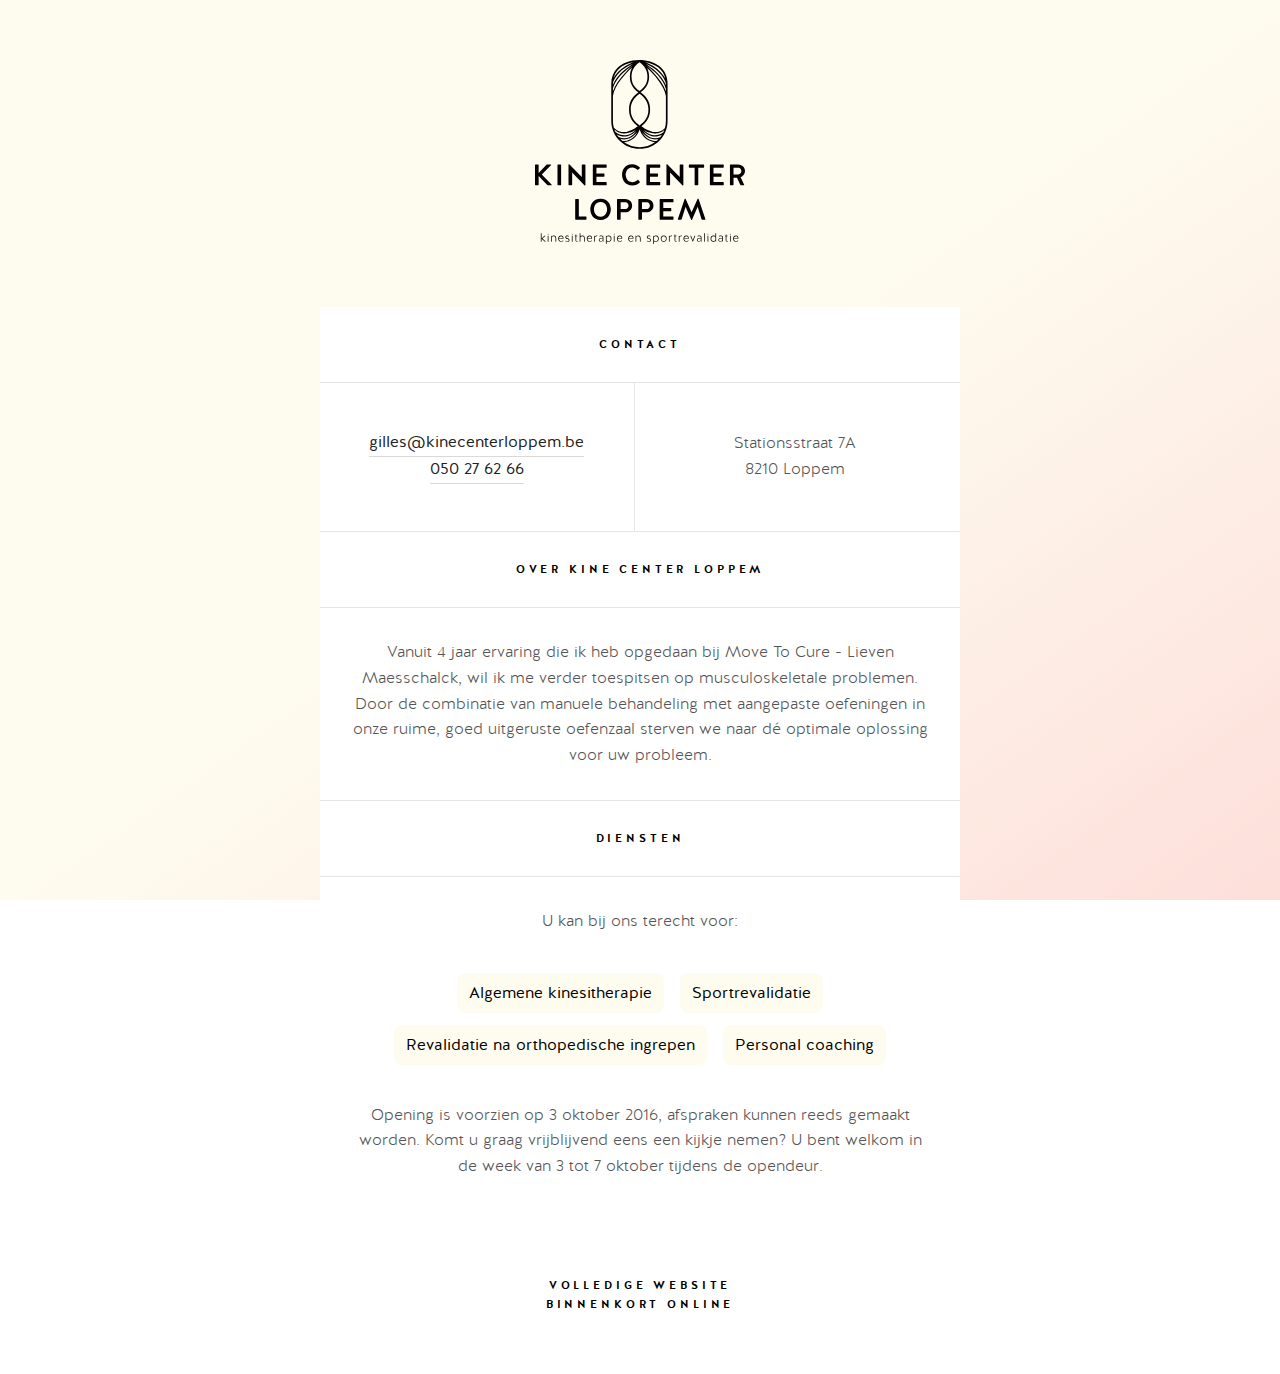
==== index.html @ a20f86f7 "initial commit" ====
<!DOCTYPE html>
<html lang="en">
  <head>
    <meta charset="utf-8">
    <meta http-equiv="X-UA-Compatible" content="IE=edge">
    <meta name="viewport" content="width=device-width, initial-scale=1, maximum-scale=1, user-scalable=no">
    <title>Kine Center Loppem</title>
    <link href="css/main.css" rel="stylesheet">
    <!-- HTML5 shim and Respond.js for IE8 support of HTML5 elements and media queries -->
    <!-- WARNING: Respond.js doesn't work if you view the page via file:// -->
    <!--[if lt IE 9]>
      <script src="https://oss.maxcdn.com/html5shiv/3.7.2/html5shiv.min.js"></script>
      <script src="https://oss.maxcdn.com/respond/1.4.2/respond.min.js"></script>
    <![endif]-->
  </head>
  <body>
    <main>
      <h1><img src="assets/img/KineCenterLoppem_Logo.svg" alt="Logo Kine Center Loppem" title="Logo Kine Center Loppem" /></h1>
      <div>
       <h2>contact</h2>

        <div class="contact--cta">
          <p>
            <a href="mailto:gilles@kinecenterloppem.be">gilles@kinecenterloppem.be</a><br>
            <a href="callto:050276266">050 27 62 66</a>
        </div>

       <div class="contact--address">
        <p>Stationsstraat 7A<br>8210 Loppem</p>
       </div>

        <h2>over kine center loppem</h2>

        <div class="about">
        <p>Vanuit 4 jaar ervaring die ik heb opgedaan bij Move To Cure - Lieven Maesschalck, wil ik me verder toespitsen op musculoskeletale problemen. Door de combinatie van manuele behandeling met aangepaste oefeningen in onze ruime, goed uitgeruste oefenzaal sterven we naar dé optimale oplossing voor uw probleem.</p>
        </div>

        <h2>diensten</h2>

        <div class="service">
        <p>U kan bij ons terecht voor:</p>
        <ul> 
          <li>Algemene kinesitherapie</li>
          <li>Sportrevalidatie</li>
          <li>Revalidatie na orthopedische ingrepen</li>
          <li>Personal coaching</li>
        </ul>
        <p>Opening is voorzien op 3 oktober 2016, afspraken kunnen reeds gemaakt worden. Komt u graag vrijblijvend eens een kijkje nemen? U bent welkom in de week van 3 tot 7 oktober tijdens de opendeur.</p>
        </div>

      </div>

      <aside><h3>Volledige website binnenkort online</h3></aside>

    </main>
  </body>
</html>
---- css/main.css ----
/* Welcome to Compass.
 * In this file you should write your main styles. (or centralize your imports)
 * Import this file using the following HTML or equivalent:
 * <link href="/stylesheets/screen.css" media="screen, projection" rel="stylesheet" type="text/css" /> */
html, body, div, span, applet, object, iframe,
h1, h2, h3, h4, h5, h6, p, blockquote, pre,
a, abbr, acronym, address, big, cite, code,
del, dfn, em, img, ins, kbd, q, s, samp,
small, strike, strong, sub, sup, tt, var,
b, u, i, center,
dl, dt, dd, ol, ul, li,
fieldset, form, label, legend,
table, caption, tbody, tfoot, thead, tr, th, td,
article, aside, canvas, details, embed,
figure, figcaption, footer, header, hgroup,
menu, nav, output, ruby, section, summary,
time, mark, audio, video {
  margin: 0;
  padding: 0;
  border: 0;
  font: inherit;
  font-size: 100%;
  vertical-align: baseline; }

html {
  line-height: 1; }

ol, ul {
  list-style: none; }

table {
  border-collapse: collapse;
  border-spacing: 0; }

caption, th, td {
  text-align: left;
  font-weight: normal;
  vertical-align: middle; }

q, blockquote {
  quotes: none; }
  q:before, q:after, blockquote:before, blockquote:after {
    content: "";
    content: none; }

a img {
  border: none; }

article, aside, details, figcaption, figure, footer, header, hgroup, main, menu, nav, section, summary {
  display: block; }

@font-face {
  font-family: 'halis_rbold';
  src: url("../assets/fonts/ahmet_altun_-_halisr-bold-webfont.woff2") format("woff2"), url("../assets/fonts/ahmet_altun_-_halisr-bold-webfont.woff") format("woff");
  font-weight: normal;
  font-style: normal; }
@font-face {
  font-family: 'halis_rbook';
  src: url("../assets/fonts/ahmet_altun_-_halisr-book-webfont.woff2") format("woff2"), url("../assets/fonts/ahmet_altun_-_halisr-book-webfont.woff") format("woff");
  font-weight: normal;
  font-style: normal; }
@font-face {
  font-family: 'halis_rlight';
  src: url("../assets/fonts/ahmet_altun_-_halisr-light-webfont.woff2") format("woff2"), url("../assets/fonts/ahmet_altun_-_halisr-light-webfont.woff") format("woff");
  font-weight: normal;
  font-style: normal; }
body {
  *zoom: 1;
  filter: progid:DXImageTransform.Microsoft.gradient(gradientType=1, startColorstr='#FFFEFCEF', endColorstr='#FFFDDFDA');
  background-image: url('[data-uri]');
  background-size: 100%;
  background-image: -webkit-gradient(linear, 0% 0%, 100% 100%, color-stop(50%, #fefcef), color-stop(100%, #fddfda));
  background-image: -moz-linear-gradient(left top, #fefcef 50%, #fddfda 100%);
  background-image: -webkit-linear-gradient(left top, #fefcef 50%, #fddfda 100%);
  background-image: linear-gradient(to right bottom, #fefcef 50%, #fddfda 100%);
  background-repeat: no-repeat;
  background-attachment: fixed;
  height: 100%;
  margin: 0; }
  body main {
    max-width: 640px;
    margin: 60px auto; }
    @media (max-width: 640px) {
      body main {
        margin-top: 36px; } }
    body main h1 {
      text-align: center;
      margin-bottom: 60px; }
      body main h1 span {
        opacity: 0; }
      body main h1 img {
        max-width: 210px; }
        @media (max-width: 640px) {
          body main h1 img {
            max-width: 160px; } }
      @media (max-width: 640px) {
        body main h1 {
          margin-bottom: 36px; } }
    body main > div {
      background-color: #fff;
      width: 100%;
      padding: 0 0 5% 0; }
      @media (max-width: 640px) {
        body main > div {
          max-width: 90%;
          margin: 0 auto; } }
      body main > div h2 {
        font-family: 'halis_rbold';
        font-size: 11px;
        letter-spacing: 0.35em;
        text-transform: uppercase;
        text-align: center;
        padding-bottom: 5%;
        padding-top: 5%;
        border-bottom: 1px solid rgba(0, 0, 0, 0.1);
        border-top: 1px solid rgba(0, 0, 0, 0.1); }
      body main > div h2:first-child {
        border-top: 0; }
      body main > div p {
        line-height: 1.6em;
        font-family: 'halis_rlight';
        color: #555;
        font-size: 16px;
        padding: 5%;
        text-align: center; }
        @media (max-width: 640px) {
          body main > div p {
            font-size: 15px; } }
      body main > div div.contact--address, body main > div div.contact--cta {
        padding: 5% 0 5% 0;
        width: 49%;
        display: inline-block;
        text-align: center;
        line-height: 1.75em;
        font-family: 'halis_rlight';
        color: #222;
        font-size: 16px; }
        @media (max-width: 640px) {
          body main > div div.contact--address, body main > div div.contact--cta {
            width: 100%;
            padding: 2% 0 2% 0; } }
        body main > div div.contact--address a, body main > div div.contact--cta a {
          font-family: 'halis_rbook';
          color: #222;
          text-decoration: none;
          display: inline-block;
          border-bottom: 1px solid rgba(0, 0, 0, 0.15);
          padding-bottom: -1px; }
          body main > div div.contact--address a:hover, body main > div div.contact--cta a:hover {
            border-bottom: 1px solid rgba(0, 0, 0, 0.3); }
      body main > div div.contact--cta {
        border-right: 1px solid rgba(0, 0, 0, 0.1); }
        @media (max-width: 640px) {
          body main > div div.contact--cta {
            border-right: 0;
            border-bottom: 1px solid rgba(0, 0, 0, 0.1); } }
      body main > div div.service ul {
        text-align: center; }
        body main > div div.service ul li {
          display: inline-block;
          font-family: 'halis_rbook';
          background-color: #fefcef;
          padding: 12px;
          border-radius: 8px;
          margin: 6px;
          font-size: 16px; }
          @media (max-width: 640px) {
            body main > div div.service ul li {
              font-size: 15px; } }
  body aside h3 {
    font-family: 'halis_rbold';
    font-size: 11px;
    letter-spacing: 0.35em;
    text-transform: uppercase;
    text-align: center;
    width: 40%;
    margin: 5% auto;
    line-height: 1.75em; }
    @media (max-width: 640px) {
      body aside h3 {
        width: 75%; } }
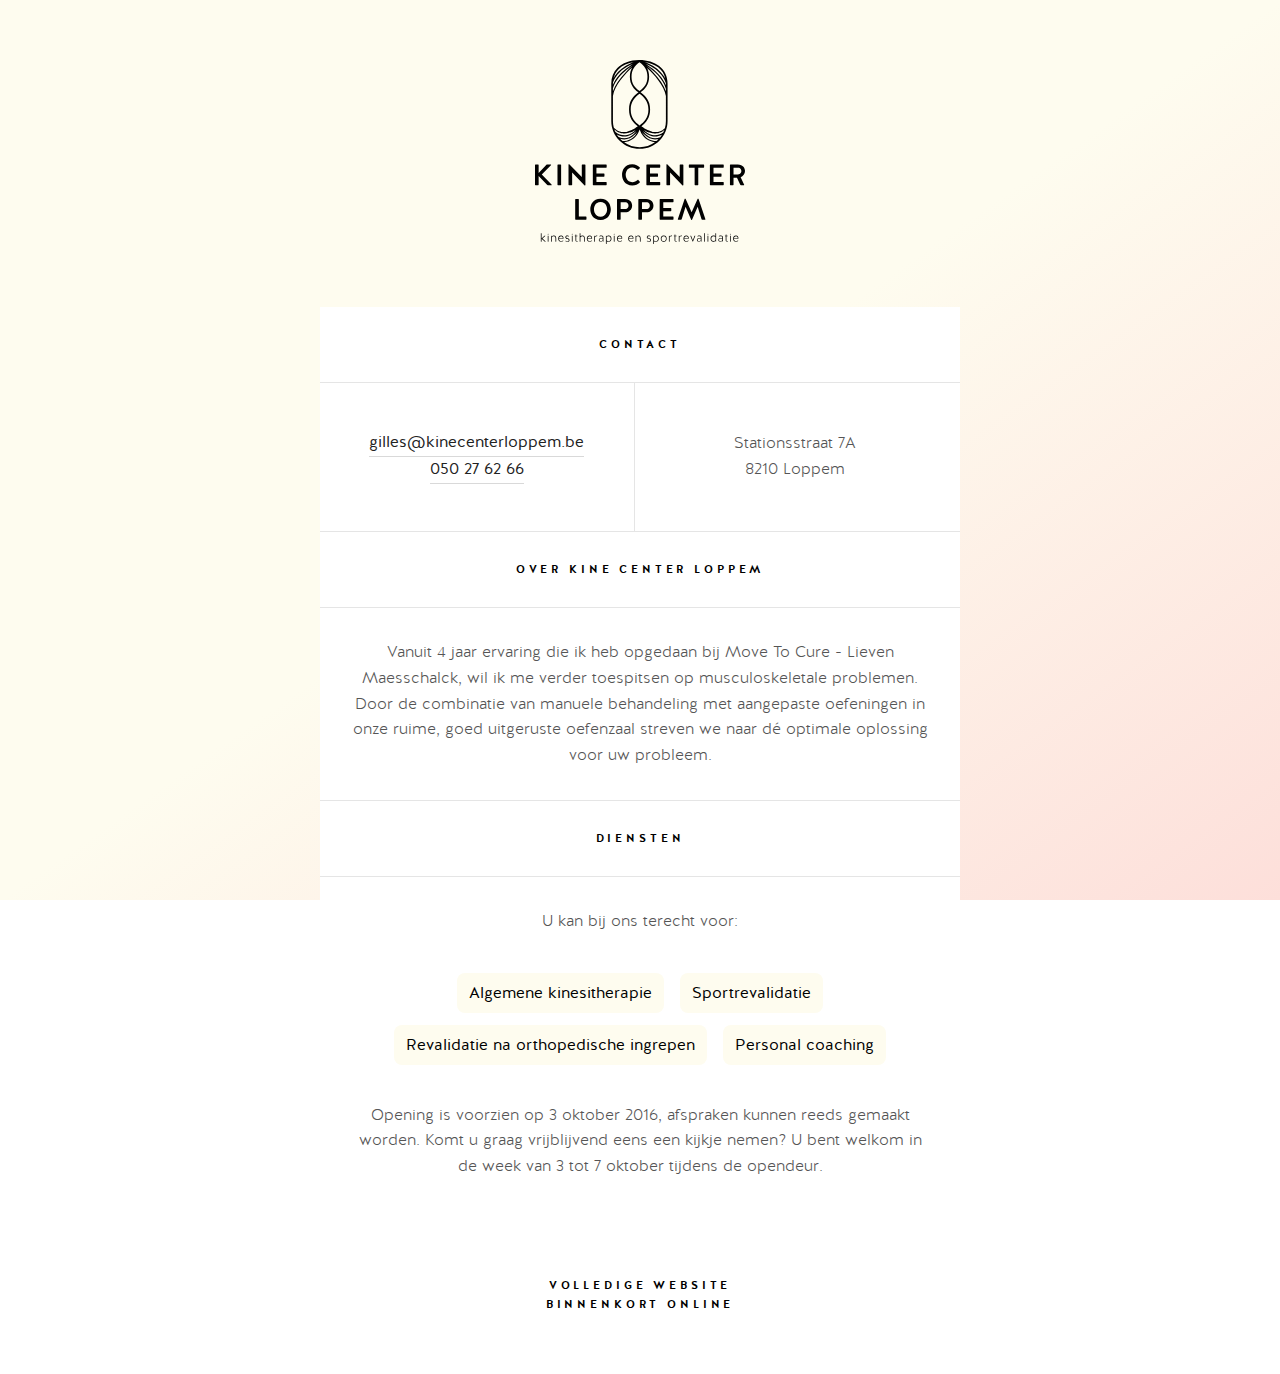
==== commit ecb1d63a: "Update index.html" ====
--- a/index.html
+++ b/index.html
@@ -32,7 +32,7 @@
         <h2>over kine center loppem</h2>
 
         <div class="about">
-        <p>Vanuit 4 jaar ervaring die ik heb opgedaan bij Move To Cure - Lieven Maesschalck, wil ik me verder toespitsen op musculoskeletale problemen. Door de combinatie van manuele behandeling met aangepaste oefeningen in onze ruime, goed uitgeruste oefenzaal sterven we naar dé optimale oplossing voor uw probleem.</p>
+        <p>Vanuit 4 jaar ervaring die ik heb opgedaan bij Move To Cure - Lieven Maesschalck, wil ik me verder toespitsen op musculoskeletale problemen. Door de combinatie van manuele behandeling met aangepaste oefeningen in onze ruime, goed uitgeruste oefenzaal streven we naar dé optimale oplossing voor uw probleem.</p>
         </div>
 
         <h2>diensten</h2>
@@ -54,4 +54,4 @@
 
     </main>
   </body>
-</html>+</html>
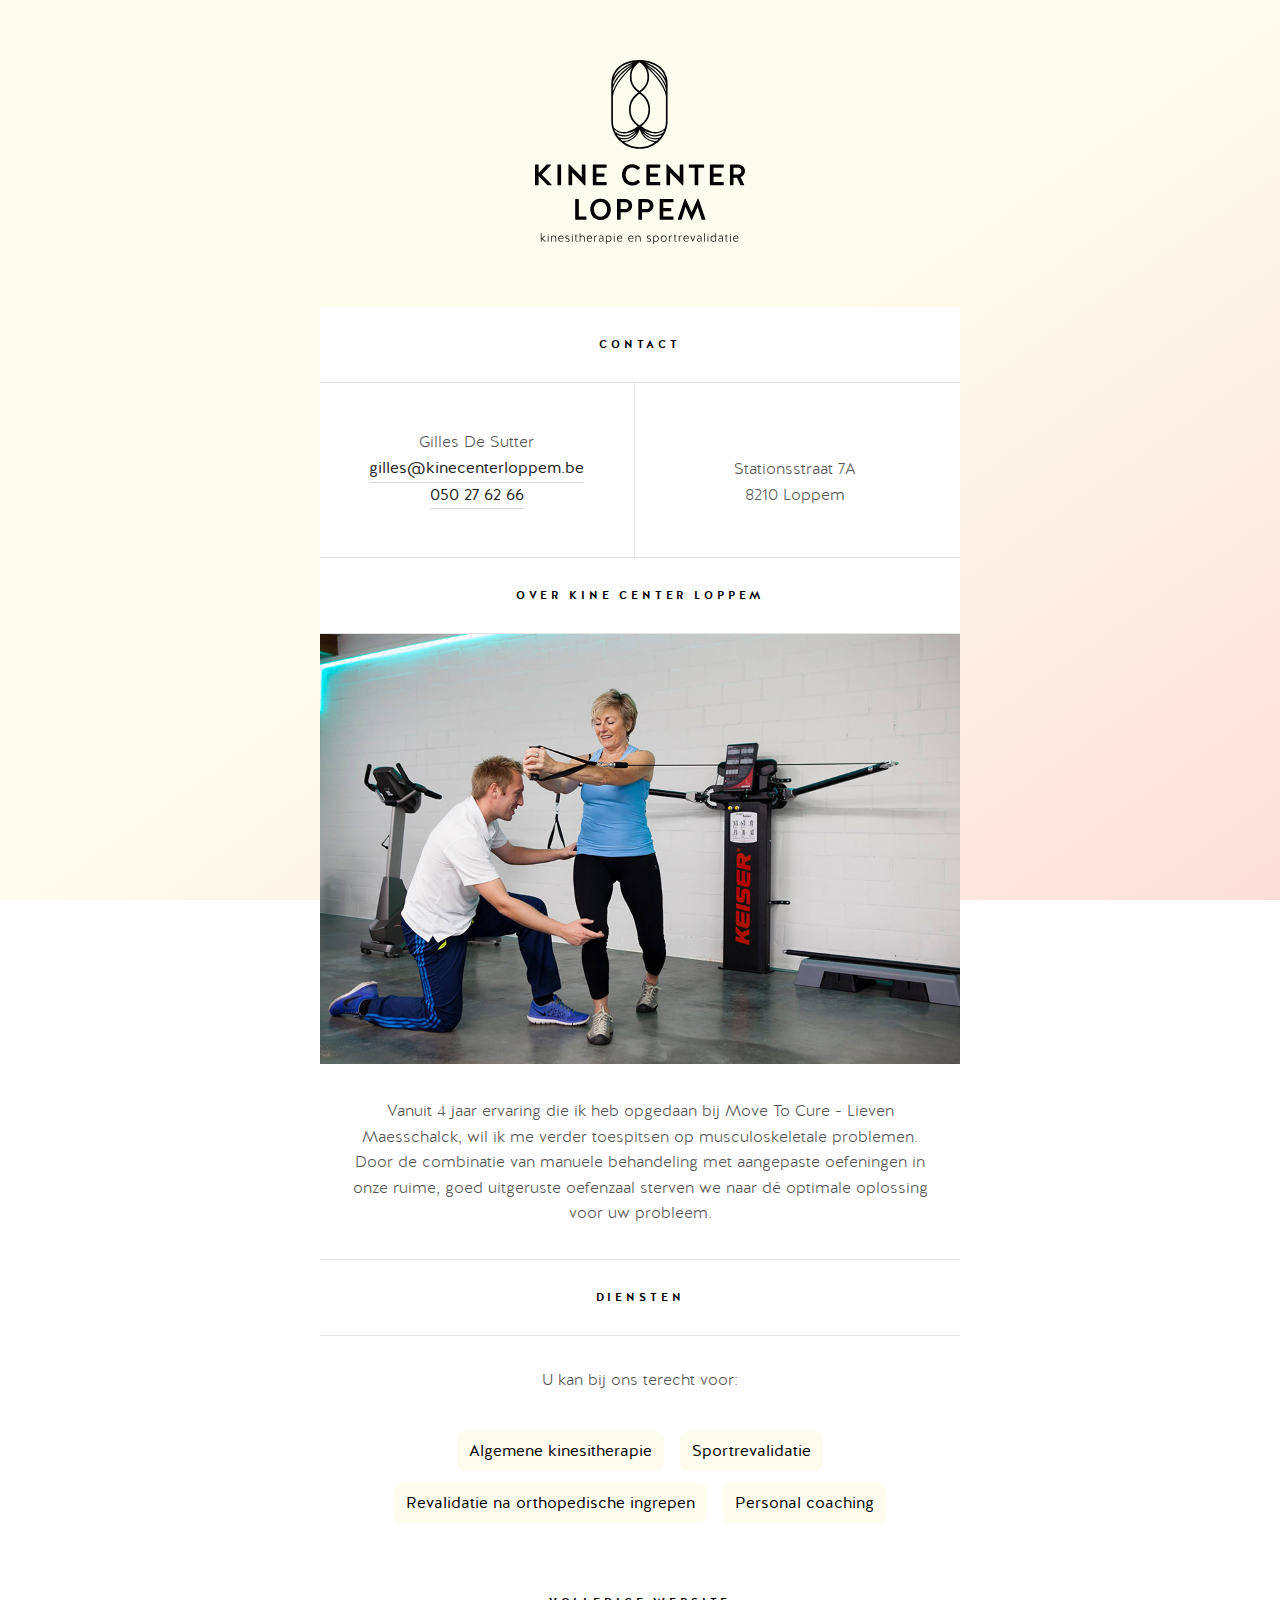
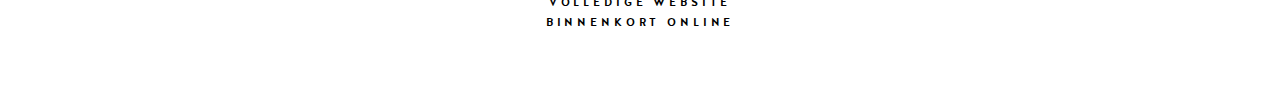
==== commit 1916e748: "copy changes" ====
--- a/index.html
+++ b/index.html
@@ -21,6 +21,7 @@
 
         <div class="contact--cta">
           <p>
+            Gilles De Sutter<br>
             <a href="mailto:gilles@kinecenterloppem.be">gilles@kinecenterloppem.be</a><br>
             <a href="callto:050276266">050 27 62 66</a>
         </div>
@@ -32,7 +33,8 @@
         <h2>over kine center loppem</h2>
 
         <div class="about">
-        <p>Vanuit 4 jaar ervaring die ik heb opgedaan bij Move To Cure - Lieven Maesschalck, wil ik me verder toespitsen op musculoskeletale problemen. Door de combinatie van manuele behandeling met aangepaste oefeningen in onze ruime, goed uitgeruste oefenzaal streven we naar dé optimale oplossing voor uw probleem.</p>
+        <img src="assets/img/kcl_1.jpg" alt="KCL" title="KCL" />
+        <p>Vanuit 4 jaar ervaring die ik heb opgedaan bij Move To Cure - Lieven Maesschalck, wil ik me verder toespitsen op musculoskeletale problemen. Door de combinatie van manuele behandeling met aangepaste oefeningen in onze ruime, goed uitgeruste oefenzaal sterven we naar dé optimale oplossing voor uw probleem.</p>
         </div>
 
         <h2>diensten</h2>
@@ -45,7 +47,6 @@
           <li>Revalidatie na orthopedische ingrepen</li>
           <li>Personal coaching</li>
         </ul>
-        <p>Opening is voorzien op 3 oktober 2016, afspraken kunnen reeds gemaakt worden. Komt u graag vrijblijvend eens een kijkje nemen? U bent welkom in de week van 3 tot 7 oktober tijdens de opendeur.</p>
         </div>
 
       </div>
@@ -54,4 +55,4 @@
 
     </main>
   </body>
-</html>
+</html>--- a/css/main.css
+++ b/css/main.css
@@ -154,6 +154,8 @@
           body main > div div.contact--cta {
             border-right: 0;
             border-bottom: 1px solid rgba(0, 0, 0, 0.1); } }
+      body main > div div.about img {
+        max-width: 100%; }
       body main > div div.service ul {
         text-align: center; }
         body main > div div.service ul li {
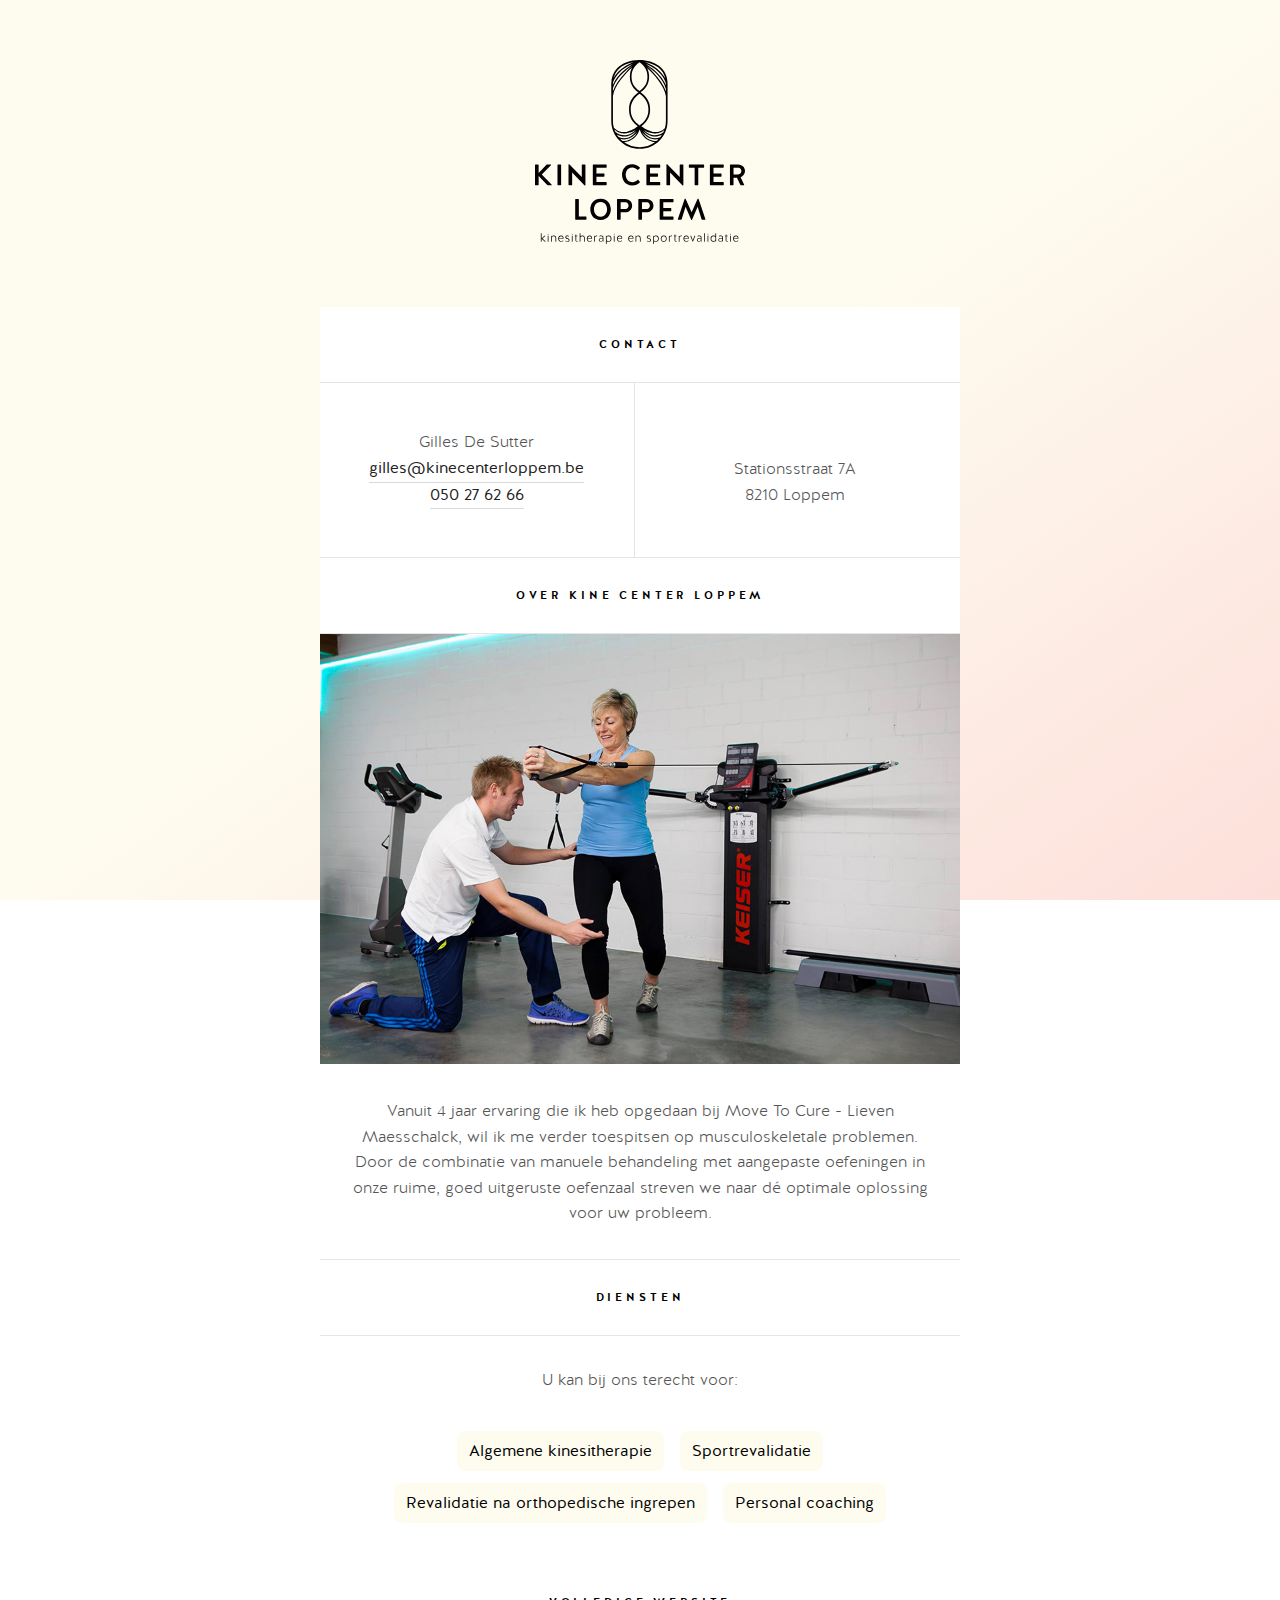
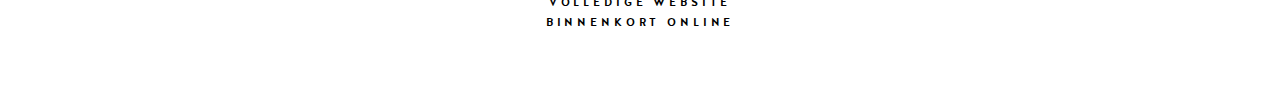
==== commit 964982fa: "Merge remote-tracking branch 'origin/master'" ====
--- a/index.html
+++ b/index.html
@@ -33,8 +33,9 @@
         <h2>over kine center loppem</h2>
 
         <div class="about">
+
         <img src="assets/img/kcl_1.jpg" alt="KCL" title="KCL" />
-        <p>Vanuit 4 jaar ervaring die ik heb opgedaan bij Move To Cure - Lieven Maesschalck, wil ik me verder toespitsen op musculoskeletale problemen. Door de combinatie van manuele behandeling met aangepaste oefeningen in onze ruime, goed uitgeruste oefenzaal sterven we naar dé optimale oplossing voor uw probleem.</p>
+        <p>Vanuit 4 jaar ervaring die ik heb opgedaan bij Move To Cure - Lieven Maesschalck, wil ik me verder toespitsen op musculoskeletale problemen. Door de combinatie van manuele behandeling met aangepaste oefeningen in onze ruime, goed uitgeruste oefenzaal streven we naar dé optimale oplossing voor uw probleem.</p>
         </div>
 
         <h2>diensten</h2>
@@ -55,4 +56,4 @@
 
     </main>
   </body>
-</html>+</html>
